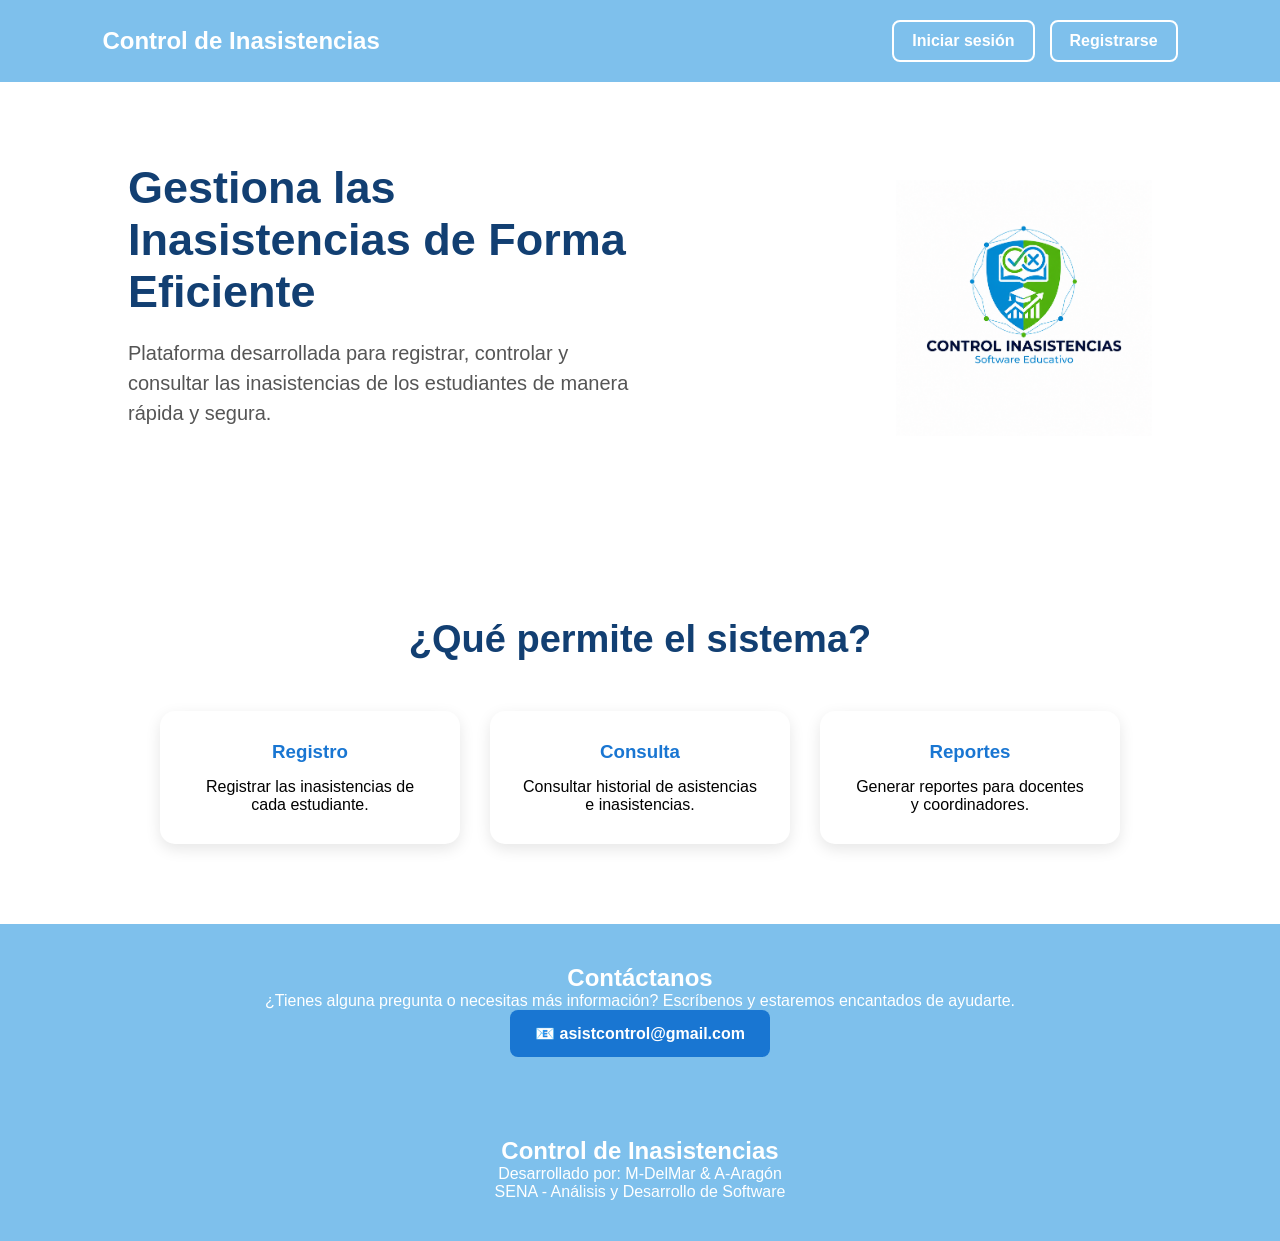
==== index.html @ 7e4a8fb9 "carga inicial" ====
<!DOCTYPE html>
<html lang="es">
<head>
    <meta charset="UTF-8">
    <meta name="viewport" content="width=device-width, initial-scale=1.0">
    <title>Control de Asistencias</title>
    <link rel="stylesheet" href="./css/style.css">
</head>
<body>
    <div class="pantalla-entrada"></div>
<header>
    <nav>
        <h1>Control de Inasistencias</h1>
        <div class="botones-nav">
            <a href="login/login.html" class="btn-login">Iniciar sesión</a>
            <a href="registro/registro.html" class="btn-registro">Registrarse</a>
        </div>
    </nav>
</header>

<section class="hero" id="inicio">

    <div class="texto">
        <h1>Gestiona las Inasistencias de Forma Eficiente</h1>

        <p>
            Plataforma desarrollada para registrar, controlar y consultar
            las inasistencias de los estudiantes de manera rápida y segura.
        </p>
    </div>

    <div class="imagen">
        <img src="./img/logo.png" alt="">
    </div>

</section>


<section class="funciones" id="funciones">

    <h2>¿Qué permite el sistema?</h2>

    <div class="cards">

        <div class="card">
            <h3>Registro</h3>
            <p>Registrar las inasistencias de cada estudiante.</p>
        </div>

        <div class="card">
            <h3>Consulta</h3>
            <p>Consultar historial de asistencias e inasistencias.</p>
        </div>

        <div class="card">
            <h3>Reportes</h3>
            <p>Generar reportes para docentes y coordinadores.</p>
        </div>

    </div>

</section>


<section class="beneficios" id="beneficios">

    <footer class="contacto-contenido">

        <h2>Contáctanos</h2>

        <p>
            ¿Tienes alguna pregunta o necesitas más información?
            Escríbenos y estaremos encantados de ayudarte.
        </p>

        <a href="mailto:asistcontrol@gmail.com" class="correo">
            📧 asistcontrol@gmail.com
        </a>

    </footer>

<footer id="contacto">

<h2>Control de Inasistencias</h2>
<p>Desarrollado por: M-DelMar & A-Aragón</p>
<p>SENA - Análisis y Desarrollo de Software</p>
</footer>
<script src="./js/script.js"></script>
</body>
</html>
---- css/style.css ----
@import url('https://fonts.googleapis.com/css2?family=Righteous&family=Work+Sans:ital,wght@0,800;1,800&display=swap');

*{
    margin:0;
    padding:0;
    box-sizing:border-box;
    font-family: ppopins, sans-serif;
    cursor: pointer;
    }
    
    body{
    background:white;
    }
    
    header{
    background:#7ec0ec;
    padding:20px 8%;
    }
    
    nav{
    display:flex;
    justify-content:space-between;
    align-items:center;
    }
    
    nav h1{
    color:white;
    }
    
    nav ul{
    display:flex;
    list-style:none;
    gap:30px;
    }
    
    nav a{
    color:white;
    text-decoration:none;
    font-weight:bold;
    }
    
    .hero{
    display:flex;
    justify-content:space-between;
    align-items:center;
    padding:80px 10%;
    }
    
    .texto{
    width:50%;
    }
    
    .texto h1{
    font-size:45px;
    color:#123f72;
    margin-bottom:20px;
    }
    
    .texto p{
    font-size:20px;
    color:#555;
    line-height:30px;
    margin-bottom:30px;
    }
    
    .imagen{
    width:25%;
    }
    
    .imagen img{
    width:100%;
    }
    
    .funciones{
    padding:80px 10%;
    text-align:center;
    }
    
    .funciones h2{
    font-size:38px;
    margin-bottom:50px;
    color:#123f72;
    }
    
    .cards{
    display:flex;
    justify-content:center;
    gap:30px;
    flex-wrap:wrap;
    }
    
    .card{
    background:white;
    width:300px;
    padding:30px;
    border-radius:15px;
    box-shadow:0 5px 15px rgba(0,0,0,.1);
    transition:.4s;
    }
    
    .card:hover{
    transform:translateY(-10px);
    }
    
    .card h3{
    margin-bottom:15px;
    color:#1976d2;
    }
    
    footer{
    background:#7ec0ec;
    color:white;
    text-align:center;
    padding:40px;
    }

    .botones-nav {
        display: flex;
        gap: 15px;
        align-items: center;
    }
    
    .botones-nav a {
        text-decoration: none;
        padding: 10px 18px;
        border-radius: 8px;
        font-weight: bold;
    }
    
    .btn-login {
        color: white;
        border: 2px solid white;
    }

     .btn-login:hover{
        background: #5785c6;
        color: aliceblue;
    }
    .btn-registro {
        color: #ffffff;
        border: 2px solid white;
    }
    .btn-registro:hover{
        background: #5785c6;
        color: aliceblue;
    }

    .contacto {
        padding: 70px 10%;
        text-align: center;
        background: white;
    }
    
    .contacto-contenido {
        max-width: 100%;
        margin: auto;
    }
    
    .contacto h2 {
        font-size: 38px;
        color: #0d47a1;
        margin-bottom: 15px;
    }
    
    .contacto p {
        color: #555;
        font-size: 18px;
        margin-bottom: 25px;
        line-height: 28px;
    }
    
    .correo {
        display: inline-block;
        padding: 14px 25px;
        background: #1976d2;
        color: white;
        text-decoration: none;
        border-radius: 8px;
        font-weight: bold;
        transition: 0.3s;
    }
    
    .correo:hover {
        background: #0d47a1;
        transform: translateY(-2px);
    }

/* PANTALLA DE ENTRADA */

.pantalla-entrada {
    position: fixed;
    inset: 0;
    background: #0d47a1;
    z-index: 9999;

    animation: abrirPantalla 1.5s ease-in-out forwards;

    pointer-events: none;
}


/* ANIMACIÓN DE ENTRADA DE ASISTCONTROL */

   .pantalla-entrada {
    position: fixed;
    width: 100px;
    height: 100px;

    left: 50%;
    top: 50%;

    transform: translate(-50%, -50%) scale(0);

    background: #7ec0ec;

    border-radius: 50%;

    z-index: 9999;

    animation: abrirCirculo 1.0s ease-in-out forwards;

    pointer-events: none;
}

@keyframes abrirCirculo {

    0% {
        transform: translate(-50%, -50%) scale(0);
        opacity: 1;
    }

    60% {
        transform: translate(-50%, -50%) scale(30);
        opacity: 1;
    }

    100% {
        transform: translate(-50%, -50%) scale(30);
        opacity: 0;
    }

}
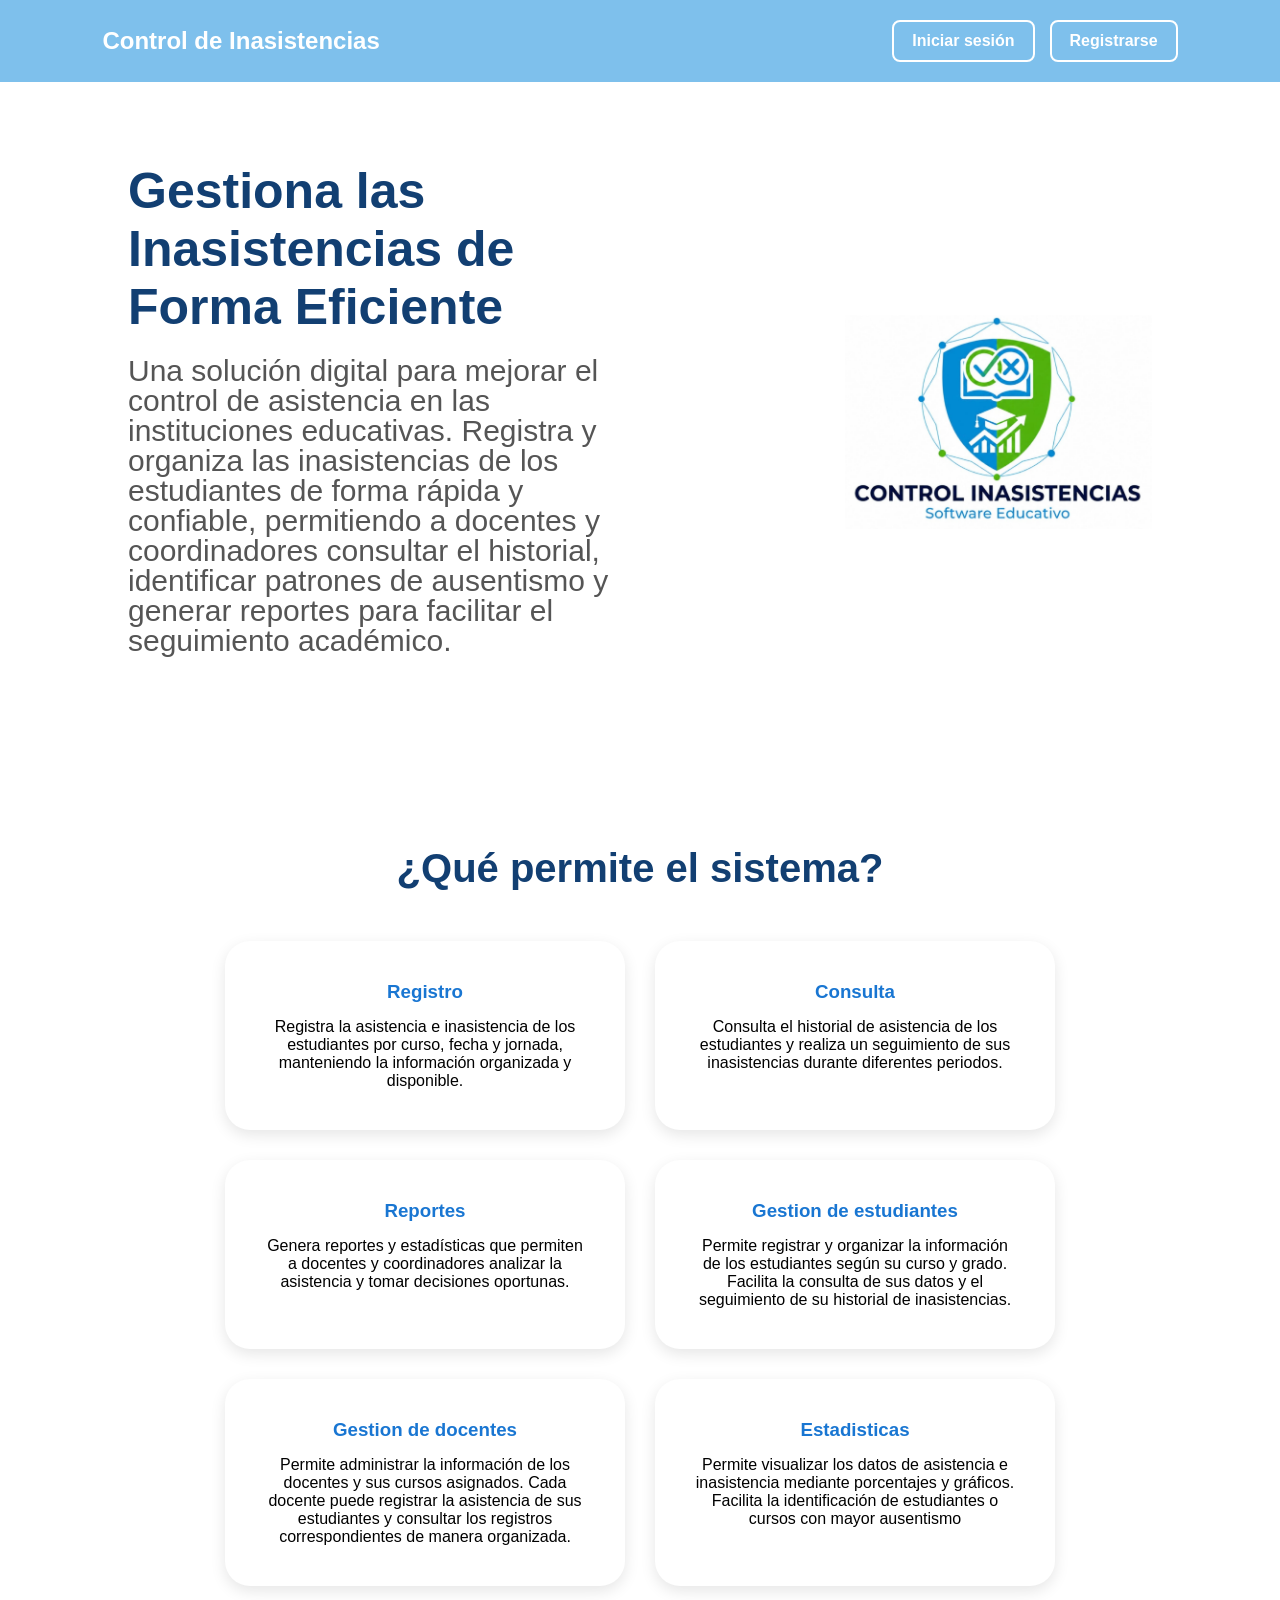
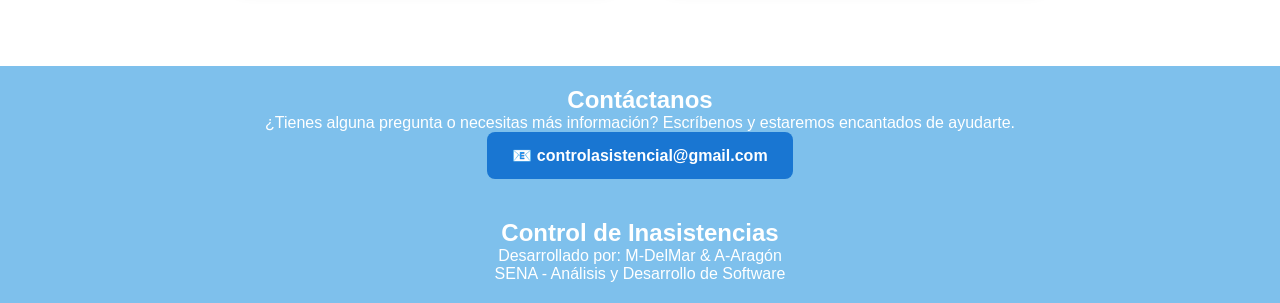
==== commit 70437984: "cambios en html" ====
--- a/index.html
+++ b/index.html
@@ -24,8 +24,9 @@
         <h1>Gestiona las Inasistencias de Forma Eficiente</h1>
 
         <p>
-            Plataforma desarrollada para registrar, controlar y consultar
-            las inasistencias de los estudiantes de manera rápida y segura.
+            Una solución digital para mejorar el control de asistencia en las instituciones educativas.
+            Registra y organiza las inasistencias de los estudiantes de forma rápida y confiable, permitiendo a docentes y coordinadores consultar el historial,
+            identificar patrones de ausentismo y generar reportes para facilitar el seguimiento académico.
         </p>
     </div>
 
@@ -44,17 +45,35 @@
 
         <div class="card">
             <h3>Registro</h3>
-            <p>Registrar las inasistencias de cada estudiante.</p>
+            <p>Registra la asistencia e inasistencia de los estudiantes por curso, fecha y jornada,
+            manteniendo la información organizada y disponible.</p>
         </div>
 
         <div class="card">
             <h3>Consulta</h3>
-            <p>Consultar historial de asistencias e inasistencias.</p>
+            <p>Consulta el historial de asistencia de los estudiantes y realiza
+            un seguimiento de sus inasistencias durante diferentes periodos.</p>
         </div>
 
         <div class="card">
             <h3>Reportes</h3>
-            <p>Generar reportes para docentes y coordinadores.</p>
+            <p>Genera reportes y estadísticas que permiten a docentes y
+                coordinadores analizar la asistencia y tomar decisiones oportunas.</p>
+        </div>
+        <div class="card">
+            <h3>Gestion de estudiantes</h3>
+            <p>Permite registrar y organizar la información de los estudiantes según su curso y grado.
+            Facilita la consulta de sus datos y el seguimiento de su historial de inasistencias.</p>
+        </div>
+        <div class="card">
+            <h3>Gestion de docentes</h3>
+            <p>Permite administrar la información de los docentes y sus cursos asignados.
+            Cada docente puede registrar la asistencia de sus estudiantes y consultar los registros correspondientes de manera organizada.</p>
+        </div>
+        <div class="card">
+            <h3>Estadisticas</h3>
+            <p>Permite visualizar los datos de asistencia e inasistencia mediante porcentajes y gráficos.
+            Facilita la identificación de estudiantes o cursos con mayor ausentismo</p>
         </div>
 
     </div>
@@ -73,8 +92,8 @@
             Escríbenos y estaremos encantados de ayudarte.
         </p>
 
-        <a href="mailto:asistcontrol@gmail.com" class="correo">
-            📧 asistcontrol@gmail.com
+        <a href="mailto:controlasistencial@gmail.com" class="correo">
+            📧 controlasistencial@gmail.com
         </a>
 
     </footer>
--- a/css/style.css
+++ b/css/style.css
@@ -9,234 +9,286 @@
     }
     
     body{
-    background:white;
-    }
-    
-    header{
-    background:#7ec0ec;
-    padding:20px 8%;
-    }
-    
-    nav{
-    display:flex;
-    justify-content:space-between;
-    align-items:center;
-    }
-    
-    nav h1{
-    color:white;
-    }
-    
-    nav ul{
-    display:flex;
-    list-style:none;
-    gap:30px;
-    }
-    
-    nav a{
-    color:white;
-    text-decoration:none;
-    font-weight:bold;
-    }
-    
-    .hero{
-    display:flex;
-    justify-content:space-between;
-    align-items:center;
-    padding:80px 10%;
-    }
-    
-    .texto{
-    width:50%;
-    }
-    
-    .texto h1{
-    font-size:45px;
-    color:#123f72;
-    margin-bottom:20px;
-    }
-    
-    .texto p{
-    font-size:20px;
-    color:#555;
-    line-height:30px;
-    margin-bottom:30px;
-    }
-    
-    .imagen{
-    width:25%;
-    }
-    
-    .imagen img{
-    width:100%;
-    }
-    
-    .funciones{
-    padding:80px 10%;
-    text-align:center;
-    }
-    
-    .funciones h2{
-    font-size:38px;
-    margin-bottom:50px;
-    color:#123f72;
-    }
-    
-    .cards{
-    display:flex;
-    justify-content:center;
-    gap:30px;
-    flex-wrap:wrap;
-    }
-    
-    .card{
-    background:white;
-    width:300px;
-    padding:30px;
-    border-radius:15px;
-    box-shadow:0 5px 15px rgba(0,0,0,.1);
-    transition:.4s;
-    }
-    
-    .card:hover{
-    transform:translateY(-10px);
-    }
-    
-    .card h3{
-    margin-bottom:15px;
-    color:#1976d2;
-    }
-    
-    footer{
-    background:#7ec0ec;
-    color:white;
-    text-align:center;
-    padding:40px;
-    }
-
-    .botones-nav {
-        display: flex;
-        gap: 15px;
-        align-items: center;
-    }
-    
-    .botones-nav a {
-        text-decoration: none;
-        padding: 10px 18px;
-        border-radius: 8px;
-        font-weight: bold;
-    }
-    
-    .btn-login {
-        color: white;
-        border: 2px solid white;
-    }
-
-     .btn-login:hover{
-        background: #5785c6;
-        color: aliceblue;
-    }
-    .btn-registro {
-        color: #ffffff;
-        border: 2px solid white;
-    }
-    .btn-registro:hover{
-        background: #5785c6;
-        color: aliceblue;
-    }
-
-    .contacto {
-        padding: 70px 10%;
-        text-align: center;
-        background: white;
-    }
-    
-    .contacto-contenido {
-        max-width: 100%;
-        margin: auto;
-    }
-    
-    .contacto h2 {
-        font-size: 38px;
-        color: #0d47a1;
-        margin-bottom: 15px;
-    }
-    
-    .contacto p {
-        color: #555;
-        font-size: 18px;
-        margin-bottom: 25px;
-        line-height: 28px;
-    }
-    
-    .correo {
-        display: inline-block;
-        padding: 14px 25px;
-        background: #1976d2;
-        color: white;
-        text-decoration: none;
-        border-radius: 8px;
-        font-weight: bold;
-        transition: 0.3s;
-    }
-    
-    .correo:hover {
+        background:white;
+        }
+        
+        header{
+        background:#7ec0ec;
+        padding:20px 8%;
+        }
+        
+        nav{
+        display:flex;
+        justify-content:space-between;
+        align-items:center;
+        }
+        
+        nav h1{
+        color:white;
+        }
+        
+        nav ul{
+        display:flex;
+        list-style:none;
+        gap:30px;
+        }
+        
+        nav a{
+        color:white;
+        text-decoration:none;
+        font-weight:bold;
+        }
+        
+        .hero{
+        display:flex;
+        justify-content:space-between;
+        align-items:center;
+        padding:80px 10%;
+        }
+        
+        .texto{
+        width:50%;
+        }
+        
+        .texto h1{
+        font-size:50px;
+        color:#123f72;
+        margin-bottom:20px;
+        }
+        
+        .texto p{
+        font-size:30px;
+        color:#555;
+        line-height:30px;
+        margin-bottom:30px;
+        }
+        
+        .imagen{
+        width:30%;
+        }
+        
+        .imagen img{
+        width:100%;
+        }
+        
+        .funciones{
+        padding:80px 10%;
+        text-align:center;
+        }
+        
+        .funciones h2{
+        font-size:40px;
+        margin-bottom:50px;
+        color:#123f72;
+        }
+        
+        .cards{
+        display:flex;
+        justify-content:center;
+        gap:30px;
+        flex-wrap:wrap;
+        }
+        
+        .card{
+        background:white;
+        width:400px;
+        padding:40px;
+        border-radius:25px;
+        box-shadow:0 5px 15px rgba(0,0,0,.1);
+        transition:.4s;
+        }
+        
+        .card:hover{
+        transform:translateY(-10px);
+        }
+        
+        .card h3{
+        margin-bottom:15px;
+        color:#1976d2;
+        }
+        
+        footer{
+        background:#7ec0ec;
+        color:white;
+        text-align:center;
+        padding:20px;
+        }
+    
+        .botones-nav {
+            display: flex;
+            gap: 15px;
+            align-items: center;
+        }
+        
+        .botones-nav a {
+            text-decoration: none;
+            padding: 10px 18px;
+            border-radius: 8px;
+            font-weight: bold;
+        }
+        
+        .btn-login {
+            color: white;
+            border: 2px solid white;
+        }
+    
+         .btn-login:hover{
+            background: #5785c6;
+            color: aliceblue;
+        }
+        .btn-registro {
+            color: #ffffff;
+            border: 2px solid white;
+        }
+        .btn-registro:hover{
+            background: #5785c6;
+            color: aliceblue;
+        }
+    
+        .contacto {
+            padding: 70px 10%;
+            text-align: center;
+            background: white;
+        }
+        
+        .contacto-contenido {
+            max-width: 100%;
+            margin: auto;
+        }
+        
+        .contacto h2 {
+            font-size: 38px;
+            color: #0d47a1;
+            margin-bottom: 15px;
+        }
+        
+        .contacto p {
+            color: #555;
+            font-size: 18px;
+            margin-bottom: 25px;
+            line-height: 28px;
+        }
+        
+        .correo {
+            display: inline-block;
+            padding: 14px 25px;
+            background: #1976d2;
+            color: white;
+            text-decoration: none;
+            border-radius: 8px;
+            font-weight: bold;
+            transition: 0.3s;
+        }
+        
+        .correo:hover {
+            background: #0d47a1;
+            transform: translateY(-2px);
+        }
+    
+    /* PANTALLA DE ENTRADA */
+    
+    .pantalla-entrada {
+        position: fixed;
+        inset: 0;
         background: #0d47a1;
-        transform: translateY(-2px);
-    }
-
-/* PANTALLA DE ENTRADA */
-
-.pantalla-entrada {
-    position: fixed;
-    inset: 0;
-    background: #0d47a1;
-    z-index: 9999;
-
-    animation: abrirPantalla 1.5s ease-in-out forwards;
-
-    pointer-events: none;
-}
-
-
-/* ANIMACIÓN DE ENTRADA DE ASISTCONTROL */
-
-   .pantalla-entrada {
-    position: fixed;
-    width: 100px;
-    height: 100px;
-
-    left: 50%;
-    top: 50%;
-
-    transform: translate(-50%, -50%) scale(0);
-
-    background: #7ec0ec;
-
-    border-radius: 50%;
-
-    z-index: 9999;
-
-    animation: abrirCirculo 1.0s ease-in-out forwards;
-
-    pointer-events: none;
-}
-
-@keyframes abrirCirculo {
-
-    0% {
+        z-index: 9999;
+    
+        animation: abrirPantalla 1.5s ease-in-out forwards;
+    
+        pointer-events: none;
+    }
+    
+    
+    /* ANIMACIÓN DE ENTRADA DE ASISTCONTROL */
+    
+       .pantalla-entrada {
+        position: fixed;
+        width: 100px;
+        height: 100px;
+    
+        left: 50%;
+        top: 50%;
+    
         transform: translate(-50%, -50%) scale(0);
-        opacity: 1;
-    }
-
-    60% {
-        transform: translate(-50%, -50%) scale(30);
-        opacity: 1;
-    }
-
-    100% {
-        transform: translate(-50%, -50%) scale(30);
-        opacity: 0;
-    }
-
-}
+    
+        background: #7ec0ec;
+    
+        border-radius: 50%;
+    
+        z-index: 9999;
+    
+        animation: abrirCirculo 1.0s ease-in-out forwards;
+    
+        pointer-events: none;
+    }
+    
+    @keyframes abrirCirculo {
+    
+        0% {
+            transform: translate(-50%, -50%) scale(0);
+            opacity: 1;
+        }
+    
+        60% {
+            transform: translate(-50%, -50%) scale(30);
+            opacity: 1;
+        }
+    
+        100% {
+            transform: translate(-50%, -50%) scale(30);
+            opacity: 0;
+        }
+    
+    }
+    
+    /*RESPONSIVE PARA CELULAR */
+    
+       @media screen and (max-width: 980px) {
+    
+        header {
+            padding: 25px 20px;
+        }
+    
+        nav {
+            flex-direction: column;
+            gap: 30px;
+            text-align: center;
+        }
+    
+        nav h2 {
+            font-size: 28px;
+        }
+    
+        .botones-nav {
+            display: flex;
+            justify-content: center;
+            align-items: center;
+            gap: 15px;
+            width: 100%;
+        }
+    
+        .botones-nav a {
+            font-size: 17px;
+            padding: 11px 20px;
+        }
+    
+        .hero {
+            flex-direction: column;
+            text-align: center;
+            padding: 30px 20px;
+            min-height: auto;
+        }
+    
+        .hero .texto {
+            width: 100%;
+        }
+    
+        .hero h1 {
+            font-size: 32px;
+        }
+    
+        .hero p {
+            font-size: 16px;
+        }
+    
+    }
